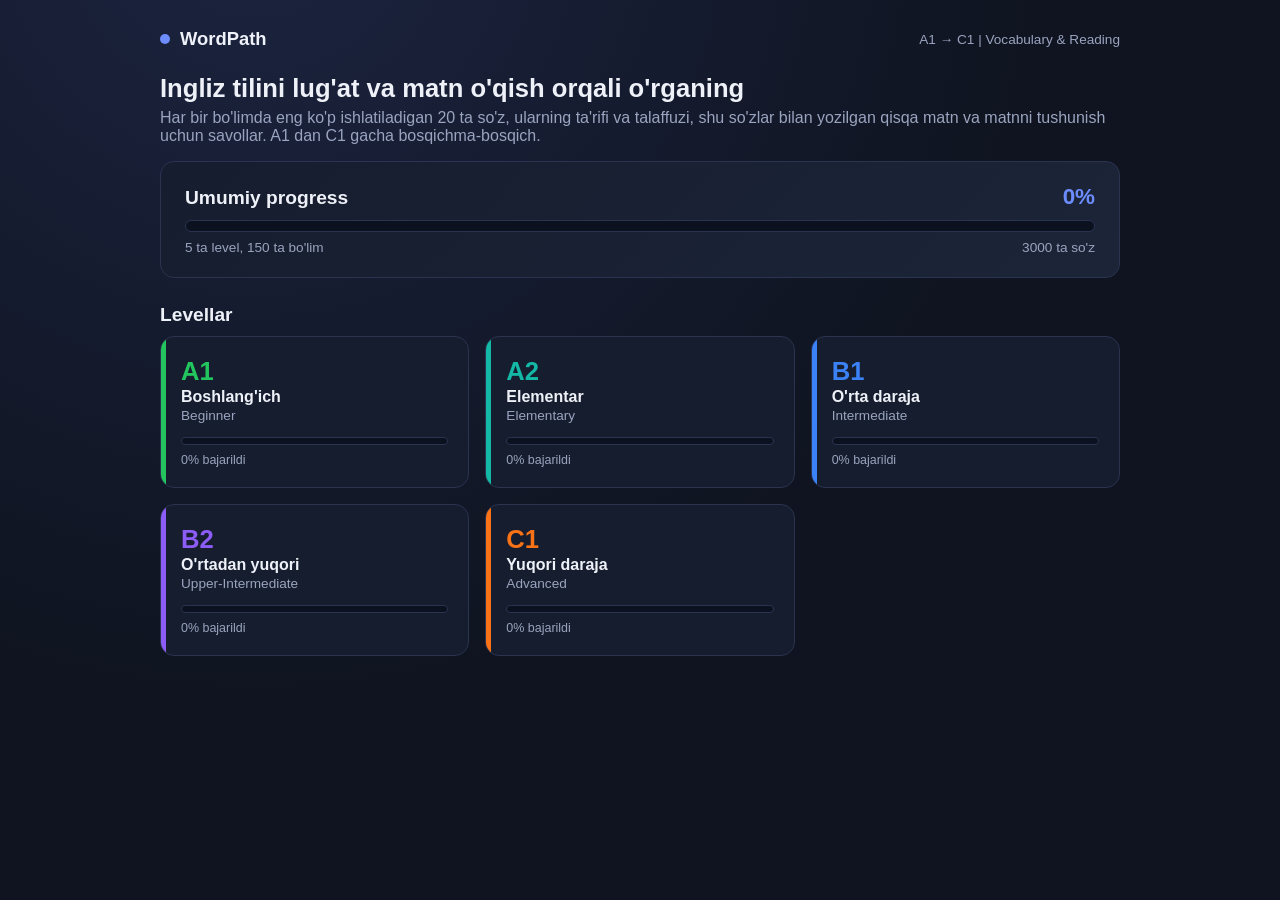
==== index.html @ 78fae9e1 "Add WordPath project files" ====
<!DOCTYPE html>
<html lang="uz">
<head>
<meta charset="UTF-8" />
<meta name="viewport" content="width=device-width, initial-scale=1.0" />
<title>WordPath — Ingliz tilini lug'at va o'qish orqali o'rganing</title>
<link rel="stylesheet" href="css/style.css" />
</head>
<body data-page="dashboard">
  <div class="wrap">
    <header class="top">
      <div class="brand"><span class="dot"></span> WordPath</div>
      <div style="color:var(--text-dim);font-size:.85rem;">A1 → C1 | Vocabulary &amp; Reading</div>
    </header>

    <h1>Ingliz tilini lug'at va matn o'qish orqali o'rganing</h1>
    <p class="lead">Har bir bo'limda eng ko'p ishlatiladigan 20 ta so'z, ularning ta'rifi va talaffuzi, shu so'zlar bilan yozilgan qisqa matn va matnni tushunish uchun savollar. A1 dan C1 gacha bosqichma-bosqich.</p>

    <div class="overall-card">
      <div style="display:flex;justify-content:space-between;align-items:baseline;">
        <h2 style="margin:0;">Umumiy progress</h2>
        <span id="overallPct" style="font-size:1.4rem;font-weight:800;color:var(--accent);">0%</span>
      </div>
      <div class="overall-bar"><div id="overallBar" style="width:0%"></div></div>
      <div class="overall-meta">
        <span>5 ta level, 150 ta bo'lim</span>
        <span><span id="totalWords">0</span> ta so'z</span>
      </div>
    </div>

    <h2>Levellar</h2>
    <div class="levels-grid" id="levelsGrid"></div>
  </div>

  <script src="js/app.js"></script>
</body>
</html>
---- css/style.css ----
:root{
  --bg:#0f1420;
  --panel:#161d2e;
  --panel-2:#1c2438;
  --border:#2a3350;
  --text:#eef1f8;
  --text-dim:#9aa4bf;
  --accent:#6d8dff;
  --good:#2ecc71;
  --bad:#ff5d6c;
  --radius:14px;
  font-family:-apple-system,BlinkMacSystemFont,"Segoe UI",Roboto,Helvetica,Arial,sans-serif;
}
*{box-sizing:border-box;}
body{
  margin:0;
  background:radial-gradient(circle at 20% -10%,#1c2440 0%,var(--bg) 55%);
  color:var(--text);
  min-height:100vh;
}
a{color:inherit;text-decoration:none;}
.wrap{max-width:1000px;margin:0 auto;padding:28px 20px 80px;}
header.top{display:flex;align-items:center;justify-content:space-between;margin-bottom:24px;flex-wrap:wrap;gap:12px;}
header.top .brand{display:flex;align-items:center;gap:10px;font-weight:700;font-size:1.15rem;}
header.top .brand .dot{width:10px;height:10px;border-radius:50%;background:var(--accent);}
nav.crumbs{font-size:.85rem;color:var(--text-dim);margin-bottom:18px;}
nav.crumbs a{color:var(--accent);}
h1{font-size:1.6rem;margin:0 0 6px;}
h2{font-size:1.2rem;margin:0 0 10px;}
p.lead{color:var(--text-dim);margin-top:0;}

.overall-card{
  background:linear-gradient(135deg,var(--panel),var(--panel-2));
  border:1px solid var(--border);
  border-radius:var(--radius);
  padding:22px 24px;
  margin-bottom:26px;
}
.overall-bar{height:12px;border-radius:8px;background:#0c1120;overflow:hidden;margin-top:10px;border:1px solid var(--border);}
.overall-bar > div{height:100%;background:linear-gradient(90deg,var(--accent),#9b6dff);transition:width .4s;}
.overall-meta{display:flex;justify-content:space-between;margin-top:8px;font-size:.85rem;color:var(--text-dim);}

.levels-grid{display:grid;grid-template-columns:repeat(auto-fill,minmax(260px,1fr));gap:16px;}
.level-card{
  background:var(--panel);
  border:1px solid var(--border);
  border-radius:var(--radius);
  padding:20px;
  position:relative;
  overflow:hidden;
  transition:transform .15s, border-color .15s;
}
.level-card:not(.locked):hover{transform:translateY(-3px);border-color:var(--lc,var(--accent));}
.level-card .bar{position:absolute;left:0;top:0;bottom:0;width:5px;background:var(--lc,var(--accent));}
.level-card .code{font-size:1.6rem;font-weight:800;color:var(--lc,var(--accent));}
.level-card .title{font-weight:600;margin:2px 0 2px;}
.level-card .subtitle{color:var(--text-dim);font-size:.85rem;margin-bottom:14px;}
.level-card .progress-bar{height:8px;border-radius:6px;background:#0c1120;overflow:hidden;border:1px solid var(--border);}
.level-card .progress-bar > div{height:100%;background:var(--lc,var(--accent));}
.level-card .stats{display:flex;justify-content:space-between;font-size:.78rem;color:var(--text-dim);margin-top:8px;}
.level-card.locked{opacity:.55;filter:grayscale(.4);}
.level-card .lock-badge{position:absolute;top:14px;right:16px;font-size:.7rem;background:#0c1120;border:1px solid var(--border);padding:3px 8px;border-radius:20px;color:var(--text-dim);}

.section-grid{display:grid;grid-template-columns:repeat(auto-fill,minmax(150px,1fr));gap:12px;margin-top:18px;}
.sec-card{
  background:var(--panel);
  border:1px solid var(--border);
  border-radius:12px;
  padding:14px;
  text-align:center;
  transition:border-color .15s, transform .15s;
}
.sec-card:not(.locked):hover{transform:translateY(-2px);border-color:var(--accent);}
.sec-card .num{font-size:1.3rem;font-weight:700;}
.sec-card .topic{font-size:.72rem;color:var(--text-dim);margin-top:4px;min-height:2.2em;}
.sec-card .status{margin-top:8px;font-size:.7rem;padding:2px 8px;border-radius:20px;display:inline-block;}
.sec-card.done .status{background:rgba(46,204,113,.15);color:var(--good);}
.sec-card.locked{opacity:.45;}
.sec-card.locked .status{background:#0c1120;color:var(--text-dim);}
.sec-card.todo .status{background:rgba(109,141,255,.15);color:var(--accent);}

.test-banner{
  margin-top:24px;padding:18px 20px;border-radius:var(--radius);
  background:var(--panel-2);border:1px dashed var(--border);
  display:flex;justify-content:space-between;align-items:center;flex-wrap:wrap;gap:10px;
}
.btn{
  background:var(--accent);color:#0b0f1a;font-weight:700;border:none;
  padding:10px 18px;border-radius:10px;cursor:pointer;font-size:.9rem;
  transition:opacity .15s;
}
.btn:hover{opacity:.88;}
.btn.secondary{background:transparent;border:1px solid var(--border);color:var(--text);}
.btn:disabled{opacity:.4;cursor:not-allowed;}

.word-grid{display:grid;grid-template-columns:repeat(auto-fill,minmax(280px,1fr));gap:14px;margin:18px 0 30px;}
.word-card{background:var(--panel);border:1px solid var(--border);border-radius:12px;padding:16px;}
.word-card .row1{display:flex;align-items:center;gap:8px;}
.word-card .w{font-weight:700;font-size:1.05rem;}
.word-card .pos{font-size:.7rem;color:var(--text-dim);font-style:italic;}
.word-card .ipa{color:var(--accent);font-size:.85rem;margin-left:auto;}
.word-card .speak{background:none;border:1px solid var(--border);color:var(--text);border-radius:50%;width:30px;height:30px;cursor:pointer;font-size:.9rem;}
.word-card .speak:hover{border-color:var(--accent);color:var(--accent);}
.word-card .def{margin-top:8px;font-size:.87rem;color:var(--text-dim);}
.word-card .uz{margin-top:6px;font-size:.87rem;color:var(--accent);font-weight:600;display:flex;align-items:center;gap:6px;}
.word-card .uz .flag-icon{border-radius:2px;box-shadow:0 0 0 1px rgba(255,255,255,.15);flex-shrink:0;}
.word-card .ex{margin-top:6px;font-size:.82rem;font-style:italic;color:#c6cde2;}

.reading{background:var(--panel);border:1px solid var(--border);border-radius:var(--radius);padding:22px 24px;line-height:1.75;font-size:1.02rem;margin-bottom:28px;}
.reading b{color:var(--accent);}
.reading .speak-all{float:right;}

.quiz-q{background:var(--panel);border:1px solid var(--border);border-radius:12px;padding:16px 18px;margin-bottom:14px;}
.quiz-q .qtext{font-weight:600;margin-bottom:10px;}
.opt{display:flex;align-items:center;gap:10px;padding:9px 12px;border:1px solid var(--border);border-radius:8px;margin-bottom:8px;cursor:pointer;transition:border-color .15s,background .15s;}
.opt:hover{border-color:var(--accent);}
.opt.selected{border-color:var(--accent);background:rgba(109,141,255,.1);}
.opt.correct{border-color:var(--good);background:rgba(46,204,113,.12);}
.opt.wrong{border-color:var(--bad);background:rgba(255,93,108,.12);}
.opt input{accent-color:var(--accent);}

.result-card{background:var(--panel-2);border:1px solid var(--border);border-radius:var(--radius);padding:24px;text-align:center;margin-top:20px;}
.result-card .score{font-size:2.2rem;font-weight:800;}
.result-card.pass .score{color:var(--good);}
.result-card.fail .score{color:var(--bad);}

.footer-nav{display:flex;justify-content:space-between;margin-top:24px;}
.progress-line{font-size:.8rem;color:var(--text-dim);margin-top:4px;}

/* ===== Section hero decoration (topic emoji background) ===== */
.sec-hero{
  position:relative;
  overflow:hidden;
  border-radius:var(--radius);
  padding:26px 24px;
  margin-bottom:22px;
  background:linear-gradient(135deg,var(--panel),var(--panel-2));
  border:1px solid var(--border);
  border-left:5px solid var(--lc,var(--accent));
}
.sec-hero h1{margin:0;position:relative;z-index:1;}
.sec-hero .hero-emoji{
  position:absolute;
  right:-10px;
  top:50%;
  transform:translateY(-50%);
  font-size:6.5rem;
  line-height:1;
  opacity:.16;
  pointer-events:none;
  user-select:none;
  filter:grayscale(0);
}
@media (max-width:600px){
  .sec-hero .hero-emoji{font-size:4rem;}
}

/* ===== Level section-card topic icon ===== */
.sec-card .topic-icon{font-size:1.4rem;margin-top:6px;display:block;}

/* ===== Audio controls (listen to text) ===== */
.audio-bar{
  display:flex;
  align-items:center;
  flex-wrap:wrap;
  gap:10px;
  margin-bottom:12px;
}
.audio-bar #speakAllBtn.speaking{border-color:var(--accent);color:var(--accent);background:rgba(109,141,255,.12);animation:pulse-speak 1.1s ease-in-out infinite;}
.speed-control{display:flex;align-items:center;gap:6px;font-size:.82rem;color:var(--text-dim);margin-left:auto;}
.speed-control select{
  background:var(--panel);
  color:var(--text);
  border:1px solid var(--border);
  border-radius:8px;
  padding:6px 10px;
  font-size:.85rem;
  cursor:pointer;
}
.speed-control select:hover{border-color:var(--accent);}
.word-card .speak.speaking{border-color:var(--accent);color:var(--accent);background:rgba(109,141,255,.12);animation:pulse-speak 1.1s ease-in-out infinite;}
@keyframes pulse-speak{
  0%,100%{box-shadow:0 0 0 0 rgba(109,141,255,.4);}
  50%{box-shadow:0 0 0 6px rgba(109,141,255,0);}
}

@media (max-width:600px){
  .wrap{padding:18px 14px 60px;}
  h1{font-size:1.35rem;}
  .speed-control{margin-left:0;width:100%;justify-content:space-between;}
}
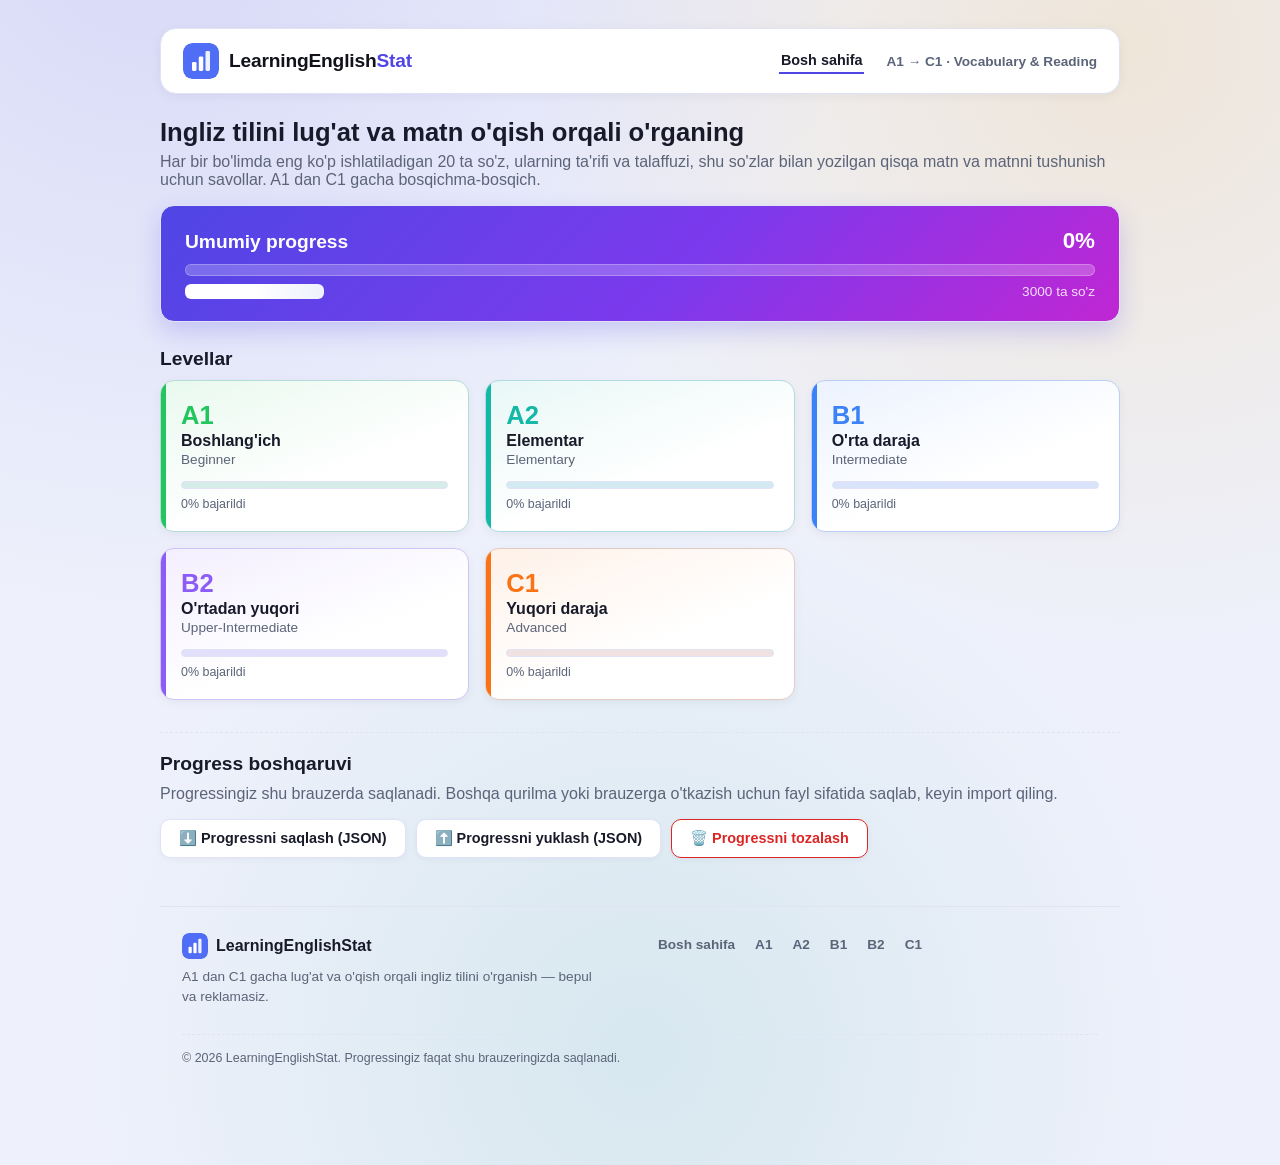
==== commit 1eb2c5bd: "Split data per-section, fix lock/unlock logic, redesign UI, add PWA and Vercel config Splits monolit" ====
--- a/index.html
+++ b/index.html
@@ -3,35 +3,86 @@
 <head>
 <meta charset="UTF-8" />
 <meta name="viewport" content="width=device-width, initial-scale=1.0" />
-<title>WordPath — Ingliz tilini lug'at va o'qish orqali o'rganing</title>
-<link rel="stylesheet" href="css/style.css" />
+<title>LearningEnglishStat — Ingliz tilini lug'at va o'qish orqali o'rganing</title>
+<meta name="description" content="A1 dan C1 gacha, har bir bo'limda 20 ta so'z, talaffuz, o'qish matni va tushunish savollari bilan ingliz tilini o'rganing." />
+<meta name="theme-color" content="#f6f7fc" />
+<meta property="og:title" content="LearningEnglishStat — Ingliz tilini o'rganing" />
+<meta property="og:description" content="A1 dan C1 gacha lug'at va o'qish orqali ingliz tilini o'rganish sayti." />
+<meta property="og:type" content="website" />
+<meta property="og:image" content="assets/uz-flag.svg" />
+<link rel="icon" href="assets/brand-icon.svg" type="image/svg+xml" />
+<link rel="manifest" href="manifest.json" />
+<link rel="stylesheet" href="css/style.css?v=7" />
 </head>
 <body data-page="dashboard">
   <div class="wrap">
     <header class="top">
-      <div class="brand"><span class="dot"></span> WordPath</div>
-      <div style="color:var(--text-dim);font-size:.85rem;">A1 → C1 | Vocabulary &amp; Reading</div>
+      <a class="brand" href="/">
+        <img class="brand-icon" src="assets/brand-icon.svg" alt="" width="36" height="36" />
+        <span><span class="brand-black">LearningEnglish</span><span class="brand-blue">Stat</span></span>
+      </a>
+      <nav class="top-nav" aria-label="Asosiy navigatsiya">
+        <a href="/" aria-current="page">Bosh sahifa</a>
+        <span class="header-note">A1 → C1 · Vocabulary &amp; Reading</span>
+      </nav>
     </header>
 
-    <h1>Ingliz tilini lug'at va matn o'qish orqali o'rganing</h1>
-    <p class="lead">Har bir bo'limda eng ko'p ishlatiladigan 20 ta so'z, ularning ta'rifi va talaffuzi, shu so'zlar bilan yozilgan qisqa matn va matnni tushunish uchun savollar. A1 dan C1 gacha bosqichma-bosqich.</p>
+    <main>
+      <h1>Ingliz tilini lug'at va matn o'qish orqali o'rganing</h1>
+      <p class="lead">Har bir bo'limda eng ko'p ishlatiladigan 20 ta so'z, ularning ta'rifi va talaffuzi, shu so'zlar bilan yozilgan qisqa matn va matnni tushunish uchun savollar. A1 dan C1 gacha bosqichma-bosqich.</p>
 
-    <div class="overall-card">
-      <div style="display:flex;justify-content:space-between;align-items:baseline;">
-        <h2 style="margin:0;">Umumiy progress</h2>
-        <span id="overallPct" style="font-size:1.4rem;font-weight:800;color:var(--accent);">0%</span>
+      <div class="overall-card">
+        <div class="overall-head">
+          <h2>Umumiy progress</h2>
+          <span id="overallPct" class="overall-pct">0%</span>
+        </div>
+        <div class="overall-bar"><div id="overallBar"></div></div>
+        <div class="overall-meta">
+          <span id="levelsSectionsSummary" class="skeleton">Yuklanmoqda...</span>
+          <span><span id="totalWords">0</span> ta so'z</span>
+        </div>
       </div>
-      <div class="overall-bar"><div id="overallBar" style="width:0%"></div></div>
-      <div class="overall-meta">
-        <span>5 ta level, 150 ta bo'lim</span>
-        <span><span id="totalWords">0</span> ta so'z</span>
+
+      <h2>Levellar</h2>
+      <div class="levels-grid" id="levelsGrid">
+        <div class="skeleton-card"></div>
+        <div class="skeleton-card"></div>
+        <div class="skeleton-card"></div>
       </div>
-    </div>
 
-    <h2>Levellar</h2>
-    <div class="levels-grid" id="levelsGrid"></div>
+      <div class="progress-tools">
+        <h2>Progress boshqaruvi</h2>
+        <p class="lead">Progressingiz shu brauzerda saqlanadi. Boshqa qurilma yoki brauzerga o'tkazish uchun fayl sifatida saqlab, keyin import qiling.</p>
+        <div class="progress-tools-actions">
+          <button class="btn secondary" id="exportProgressBtn" type="button">⬇️ Progressni saqlash (JSON)</button>
+          <button class="btn secondary" id="importProgressBtn" type="button">⬆️ Progressni yuklash (JSON)</button>
+          <button class="btn secondary danger" id="clearProgressBtn" type="button">🗑️ Progressni tozalash</button>
+          <input type="file" id="importProgressInput" accept="application/json" hidden />
+        </div>
+        <div id="progressToolsMsg" class="progress-line" role="status" aria-live="polite"></div>
+      </div>
+    </main>
+
+    <footer class="site-footer">
+      <div class="footer-top">
+        <a class="footer-brand" href="/">
+          <img src="assets/brand-icon.svg" alt="" width="26" height="26" />
+          <span><span class="brand-black">LearningEnglish</span><span class="brand-blue">Stat</span></span>
+        </a>
+        <p class="footer-tagline">A1 dan C1 gacha lug'at va o'qish orqali ingliz tilini o'rganish — bepul va reklamasiz.</p>
+      </div>
+      <nav class="footer-links" aria-label="Pastki navigatsiya">
+        <a href="/">Bosh sahifa</a>
+        <a href="/level?level=a1">A1</a>
+        <a href="/level?level=a2">A2</a>
+        <a href="/level?level=b1">B1</a>
+        <a href="/level?level=b2">B2</a>
+        <a href="/level?level=c1">C1</a>
+      </nav>
+      <p class="footer-copy">© <span id="footerYear"></span> LearningEnglishStat. Progressingiz faqat shu brauzeringizda saqlanadi.</p>
+    </footer>
   </div>
 
-  <script src="js/app.js"></script>
+  <script src="js/app.js?v=2"></script>
 </body>
 </html>
--- a/css/style.css
+++ b/css/style.css
@@ -1,65 +1,94 @@
 :root{
-  --bg:#0f1420;
-  --panel:#161d2e;
-  --panel-2:#1c2438;
-  --border:#2a3350;
-  --text:#eef1f8;
-  --text-dim:#9aa4bf;
-  --accent:#6d8dff;
-  --good:#2ecc71;
-  --bad:#ff5d6c;
+  --bg:#eef1fb;
+  --panel:#ffffff;
+  --panel-2:#eef1fc;
+  --border:#dfe3f5;
+  --text:#181a2a;
+  --text-dim:#5b6478;
+  --accent:#4f46e5;
+  --accent-2:#0d9488;
+  --warm:#f59e0b;
+  --good:#16a34a;
+  --bad:#dc2626;
   --radius:14px;
   font-family:-apple-system,BlinkMacSystemFont,"Segoe UI",Roboto,Helvetica,Arial,sans-serif;
 }
 *{box-sizing:border-box;}
+[hidden]{display:none!important;}
 body{
   margin:0;
-  background:radial-gradient(circle at 20% -10%,#1c2440 0%,var(--bg) 55%);
+  background:
+    radial-gradient(circle at 12% -8%, rgba(79,70,229,.14) 0%, transparent 42%),
+    radial-gradient(circle at 88% 4%, rgba(245,158,11,.14) 0%, transparent 38%),
+    radial-gradient(circle at 50% 90%, rgba(13,148,136,.10) 0%, transparent 45%),
+    var(--bg);
   color:var(--text);
   min-height:100vh;
 }
 a{color:inherit;text-decoration:none;}
 .wrap{max-width:1000px;margin:0 auto;padding:28px 20px 80px;}
-header.top{display:flex;align-items:center;justify-content:space-between;margin-bottom:24px;flex-wrap:wrap;gap:12px;}
-header.top .brand{display:flex;align-items:center;gap:10px;font-weight:700;font-size:1.15rem;}
-header.top .brand .dot{width:10px;height:10px;border-radius:50%;background:var(--accent);}
-nav.crumbs{font-size:.85rem;color:var(--text-dim);margin-bottom:18px;}
-nav.crumbs a{color:var(--accent);}
+header.top{
+  display:flex;align-items:center;justify-content:space-between;flex-wrap:wrap;gap:14px;
+  margin-bottom:24px;padding:14px 22px;
+  background:var(--panel);border:1px solid var(--border);border-radius:16px;
+  box-shadow:0 2px 12px rgba(17,24,39,.05);
+}
+header.top .brand{display:flex;align-items:center;gap:10px;font-weight:800;font-size:1.2rem;letter-spacing:-.01em;}
+header.top .brand-icon{display:block;border-radius:9px;}
+header.top .brand-black{color:#12131a;}
+header.top .brand-blue{color:var(--accent);}
+.top-nav{display:flex;align-items:center;gap:22px;font-size:.9rem;font-weight:600;}
+.top-nav a{color:var(--text-dim);padding:4px 2px;border-bottom:2px solid transparent;transition:color .15s,border-color .15s;}
+.top-nav a:hover,.top-nav a[aria-current="page"]{color:var(--text);border-color:var(--accent);}
+nav.crumbs{
+  display:flex;align-items:center;flex-wrap:wrap;gap:6px;
+  font-size:.82rem;color:var(--text-dim);margin-bottom:18px;
+  background:var(--panel);border:1px solid var(--border);border-radius:999px;
+  padding:8px 16px;width:fit-content;max-width:100%;
+  box-shadow:0 2px 6px rgba(17,24,39,.04);
+}
+nav.crumbs a{color:var(--accent);font-weight:600;transition:opacity .15s;}
+nav.crumbs a:hover{opacity:.7;text-decoration:underline;}
+nav.crumbs .crumb-sep{color:var(--text-dim);opacity:.6;font-size:.9rem;}
+nav.crumbs .crumb-current{color:var(--text);font-weight:700;}
 h1{font-size:1.6rem;margin:0 0 6px;}
 h2{font-size:1.2rem;margin:0 0 10px;}
 p.lead{color:var(--text-dim);margin-top:0;}
 
 .overall-card{
-  background:linear-gradient(135deg,var(--panel),var(--panel-2));
+  background:linear-gradient(135deg,#4f46e5,#7c3aed 55%,#c026d3);
   border:1px solid var(--border);
   border-radius:var(--radius);
   padding:22px 24px;
   margin-bottom:26px;
-}
-.overall-bar{height:12px;border-radius:8px;background:#0c1120;overflow:hidden;margin-top:10px;border:1px solid var(--border);}
-.overall-bar > div{height:100%;background:linear-gradient(90deg,var(--accent),#9b6dff);transition:width .4s;}
-.overall-meta{display:flex;justify-content:space-between;margin-top:8px;font-size:.85rem;color:var(--text-dim);}
+  box-shadow:0 10px 24px rgba(79,70,229,.22);
+  color:#ffffff;
+}
+.overall-card h2{color:#ffffff;}
+.overall-pct{color:#ffffff!important;}
+.overall-bar{height:12px;border-radius:8px;background:rgba(255,255,255,.22);overflow:hidden;margin-top:10px;border:1px solid rgba(255,255,255,.25);}
+.overall-bar > div{height:100%;background:linear-gradient(90deg,#fde68a,#fca5f6);transition:width .4s;}
+.overall-meta{display:flex;justify-content:space-between;margin-top:8px;font-size:.85rem;color:rgba(255,255,255,.85);}
 
 .levels-grid{display:grid;grid-template-columns:repeat(auto-fill,minmax(260px,1fr));gap:16px;}
 .level-card{
-  background:var(--panel);
-  border:1px solid var(--border);
+  background:linear-gradient(160deg,color-mix(in srgb,var(--lc,var(--accent)) 10%,white),var(--panel) 60%);
+  border:1px solid color-mix(in srgb,var(--lc,var(--accent)) 22%,var(--border));
   border-radius:var(--radius);
   padding:20px;
   position:relative;
   overflow:hidden;
-  transition:transform .15s, border-color .15s;
-}
-.level-card:not(.locked):hover{transform:translateY(-3px);border-color:var(--lc,var(--accent));}
+  transition:transform .15s, border-color .15s, box-shadow .15s;
+  box-shadow:0 3px 10px rgba(17,24,39,.05);
+}
+.level-card:hover{transform:translateY(-3px);border-color:var(--lc,var(--accent));box-shadow:0 10px 22px color-mix(in srgb,var(--lc,var(--accent)) 25%,transparent);}
 .level-card .bar{position:absolute;left:0;top:0;bottom:0;width:5px;background:var(--lc,var(--accent));}
 .level-card .code{font-size:1.6rem;font-weight:800;color:var(--lc,var(--accent));}
 .level-card .title{font-weight:600;margin:2px 0 2px;}
 .level-card .subtitle{color:var(--text-dim);font-size:.85rem;margin-bottom:14px;}
-.level-card .progress-bar{height:8px;border-radius:6px;background:#0c1120;overflow:hidden;border:1px solid var(--border);}
+.level-card .progress-bar{height:8px;border-radius:6px;background:color-mix(in srgb,var(--lc,var(--accent)) 12%,var(--panel-2));overflow:hidden;border:1px solid var(--border);}
 .level-card .progress-bar > div{height:100%;background:var(--lc,var(--accent));}
 .level-card .stats{display:flex;justify-content:space-between;font-size:.78rem;color:var(--text-dim);margin-top:8px;}
-.level-card.locked{opacity:.55;filter:grayscale(.4);}
-.level-card .lock-badge{position:absolute;top:14px;right:16px;font-size:.7rem;background:#0c1120;border:1px solid var(--border);padding:3px 8px;border-radius:20px;color:var(--text-dim);}
 
 .section-grid{display:grid;grid-template-columns:repeat(auto-fill,minmax(150px,1fr));gap:12px;margin-top:18px;}
 .sec-card{
@@ -74,27 +103,30 @@
 .sec-card .num{font-size:1.3rem;font-weight:700;}
 .sec-card .topic{font-size:.72rem;color:var(--text-dim);margin-top:4px;min-height:2.2em;}
 .sec-card .status{margin-top:8px;font-size:.7rem;padding:2px 8px;border-radius:20px;display:inline-block;}
-.sec-card.done .status{background:rgba(46,204,113,.15);color:var(--good);}
+.sec-card.done .status{background:color-mix(in srgb,var(--good) 15%,transparent);color:var(--good);}
 .sec-card.locked{opacity:.45;}
-.sec-card.locked .status{background:#0c1120;color:var(--text-dim);}
-.sec-card.todo .status{background:rgba(109,141,255,.15);color:var(--accent);}
+.sec-card.locked .status{background:var(--panel-2);color:var(--text-dim);}
+.sec-card.todo .status{background:color-mix(in srgb,var(--accent) 15%,transparent);color:var(--accent);}
 
 .test-banner{
   margin-top:24px;padding:18px 20px;border-radius:var(--radius);
-  background:var(--panel-2);border:1px dashed var(--border);
+  background:linear-gradient(135deg,color-mix(in srgb,var(--accent-2) 10%,var(--panel)),var(--panel));
+  border:1px dashed color-mix(in srgb,var(--accent-2) 40%,var(--border));
   display:flex;justify-content:space-between;align-items:center;flex-wrap:wrap;gap:10px;
 }
 .btn{
-  background:var(--accent);color:#0b0f1a;font-weight:700;border:none;
+  background:linear-gradient(135deg,var(--accent),#7c3aed);color:#ffffff;font-weight:700;border:none;
   padding:10px 18px;border-radius:10px;cursor:pointer;font-size:.9rem;
-  transition:opacity .15s;
-}
-.btn:hover{opacity:.88;}
-.btn.secondary{background:transparent;border:1px solid var(--border);color:var(--text);}
-.btn:disabled{opacity:.4;cursor:not-allowed;}
+  transition:opacity .15s, transform .15s, box-shadow .15s;
+  box-shadow:0 4px 12px rgba(79,70,229,.25);
+}
+.btn:hover{opacity:.92;transform:translateY(-1px);box-shadow:0 6px 16px rgba(79,70,229,.32);}
+.btn.secondary{background:var(--panel);border:1px solid var(--border);color:var(--text);box-shadow:0 2px 6px rgba(17,24,39,.04);}
+.btn.secondary:hover{border-color:var(--accent);color:var(--accent);transform:translateY(-1px);}
+.btn:disabled{opacity:.4;cursor:not-allowed;transform:none;box-shadow:none;}
 
 .word-grid{display:grid;grid-template-columns:repeat(auto-fill,minmax(280px,1fr));gap:14px;margin:18px 0 30px;}
-.word-card{background:var(--panel);border:1px solid var(--border);border-radius:12px;padding:16px;}
+.word-card{background:var(--panel);border:1px solid var(--border);border-radius:12px;padding:16px;box-shadow:0 2px 8px rgba(17,24,39,.04);}
 .word-card .row1{display:flex;align-items:center;gap:8px;}
 .word-card .w{font-weight:700;font-size:1.05rem;}
 .word-card .pos{font-size:.7rem;color:var(--text-dim);font-style:italic;}
@@ -103,23 +135,23 @@
 .word-card .speak:hover{border-color:var(--accent);color:var(--accent);}
 .word-card .def{margin-top:8px;font-size:.87rem;color:var(--text-dim);}
 .word-card .uz{margin-top:6px;font-size:.87rem;color:var(--accent);font-weight:600;display:flex;align-items:center;gap:6px;}
-.word-card .uz .flag-icon{border-radius:2px;box-shadow:0 0 0 1px rgba(255,255,255,.15);flex-shrink:0;}
-.word-card .ex{margin-top:6px;font-size:.82rem;font-style:italic;color:#c6cde2;}
+.word-card .uz .flag-icon{border-radius:2px;box-shadow:0 0 0 1px rgba(0,0,0,.12);flex-shrink:0;}
+.word-card .ex{margin-top:6px;font-size:.82rem;font-style:italic;color:#556074;}
 
 .reading{background:var(--panel);border:1px solid var(--border);border-radius:var(--radius);padding:22px 24px;line-height:1.75;font-size:1.02rem;margin-bottom:28px;}
 .reading b{color:var(--accent);}
 .reading .speak-all{float:right;}
 
-.quiz-q{background:var(--panel);border:1px solid var(--border);border-radius:12px;padding:16px 18px;margin-bottom:14px;}
+.quiz-q{background:var(--panel);border:1px solid var(--border);border-radius:12px;padding:16px 18px;margin-bottom:14px;box-shadow:0 2px 8px rgba(17,24,39,.04);}
 .quiz-q .qtext{font-weight:600;margin-bottom:10px;}
 .opt{display:flex;align-items:center;gap:10px;padding:9px 12px;border:1px solid var(--border);border-radius:8px;margin-bottom:8px;cursor:pointer;transition:border-color .15s,background .15s;}
 .opt:hover{border-color:var(--accent);}
-.opt.selected{border-color:var(--accent);background:rgba(109,141,255,.1);}
-.opt.correct{border-color:var(--good);background:rgba(46,204,113,.12);}
-.opt.wrong{border-color:var(--bad);background:rgba(255,93,108,.12);}
+.opt.selected{border-color:var(--accent);background:color-mix(in srgb,var(--accent) 10%,transparent);}
+.opt.correct{border-color:var(--good);background:color-mix(in srgb,var(--good) 12%,transparent);}
+.opt.wrong{border-color:var(--bad);background:color-mix(in srgb,var(--bad) 12%,transparent);}
 .opt input{accent-color:var(--accent);}
 
-.result-card{background:var(--panel-2);border:1px solid var(--border);border-radius:var(--radius);padding:24px;text-align:center;margin-top:20px;}
+.result-card{background:var(--panel-2);border:1px solid var(--border);border-radius:var(--radius);padding:24px;text-align:center;margin-top:20px;box-shadow:0 2px 8px rgba(17,24,39,.04);}
 .result-card .score{font-size:2.2rem;font-weight:800;}
 .result-card.pass .score{color:var(--good);}
 .result-card.fail .score{color:var(--bad);}
@@ -134,9 +166,10 @@
   border-radius:var(--radius);
   padding:26px 24px;
   margin-bottom:22px;
-  background:linear-gradient(135deg,var(--panel),var(--panel-2));
-  border:1px solid var(--border);
+  background:linear-gradient(135deg,color-mix(in srgb,var(--lc,var(--accent)) 12%,var(--panel)),var(--panel) 65%);
+  border:1px solid color-mix(in srgb,var(--lc,var(--accent)) 20%,var(--border));
   border-left:5px solid var(--lc,var(--accent));
+  box-shadow:0 3px 10px rgba(17,24,39,.05);
 }
 .sec-hero h1{margin:0;position:relative;z-index:1;}
 .sec-hero .hero-emoji{
@@ -166,7 +199,7 @@
   gap:10px;
   margin-bottom:12px;
 }
-.audio-bar #speakAllBtn.speaking{border-color:var(--accent);color:var(--accent);background:rgba(109,141,255,.12);animation:pulse-speak 1.1s ease-in-out infinite;}
+.audio-bar #speakAllBtn.speaking{border-color:var(--accent);color:var(--accent);background:color-mix(in srgb,var(--accent) 12%,transparent);animation:pulse-speak 1.1s ease-in-out infinite;}
 .speed-control{display:flex;align-items:center;gap:6px;font-size:.82rem;color:var(--text-dim);margin-left:auto;}
 .speed-control select{
   background:var(--panel);
@@ -178,10 +211,10 @@
   cursor:pointer;
 }
 .speed-control select:hover{border-color:var(--accent);}
-.word-card .speak.speaking{border-color:var(--accent);color:var(--accent);background:rgba(109,141,255,.12);animation:pulse-speak 1.1s ease-in-out infinite;}
+.word-card .speak.speaking{border-color:var(--accent);color:var(--accent);background:color-mix(in srgb,var(--accent) 12%,transparent);animation:pulse-speak 1.1s ease-in-out infinite;}
 @keyframes pulse-speak{
-  0%,100%{box-shadow:0 0 0 0 rgba(109,141,255,.4);}
-  50%{box-shadow:0 0 0 6px rgba(109,141,255,0);}
+  0%,100%{box-shadow:0 0 0 0 color-mix(in srgb,var(--accent) 40%,transparent);}
+  50%{box-shadow:0 0 0 6px color-mix(in srgb,var(--accent) 0%,transparent);}
 }
 
 @media (max-width:600px){
@@ -189,3 +222,114 @@
   h1{font-size:1.35rem;}
   .speed-control{margin-left:0;width:100%;justify-content:space-between;}
 }
+
+/* ===== Small layout helpers (formerly inline styles) ===== */
+.header-note{color:var(--text-dim);font-size:.85rem;}
+.overall-head{display:flex;justify-content:space-between;align-items:baseline;}
+.overall-head h2{margin:0;}
+.overall-pct{font-size:1.4rem;font-weight:800;color:var(--accent);}
+.level-progress-card{margin-top:10px;padding:14px 18px;}
+.section-heading{margin-top:26px;}
+.locked-return-link{margin-top:10px;display:inline-block;}
+
+/* ===== Focus visibility (keyboard navigation) ===== */
+a:focus-visible,
+button:focus-visible,
+input:focus-visible,
+select:focus-visible,
+.opt:focus-within{
+  outline:2px solid var(--accent);
+  outline-offset:3px;
+  border-radius:6px;
+}
+
+/* ===== Disabled prev/next nav links ===== */
+.footer-nav a[aria-disabled="true"],
+.sec-card[aria-disabled="true"]{
+  opacity:.35;
+  pointer-events:none;
+  cursor:not-allowed;
+}
+
+/* ===== Loading skeleton states ===== */
+.skeleton{
+  display:inline-block;
+  color:transparent!important;
+  background:linear-gradient(90deg,var(--panel) 25%,var(--panel-2) 50%,var(--panel) 75%);
+  background-size:200% 100%;
+  animation:skeleton-pulse 1.4s ease-in-out infinite;
+  border-radius:6px;
+  min-width:60px;
+}
+.skeleton-card{
+  height:110px;
+  border-radius:var(--radius);
+  background:linear-gradient(90deg,var(--panel) 25%,var(--panel-2) 50%,var(--panel) 75%);
+  background-size:200% 100%;
+  animation:skeleton-pulse 1.4s ease-in-out infinite;
+  border:1px solid var(--border);
+}
+.skeleton-card.small{height:90px;}
+@keyframes skeleton-pulse{
+  0%{background-position:200% 0;}
+  100%{background-position:-200% 0;}
+}
+
+/* ===== Fetch error banner ===== */
+.error-banner{
+  background:color-mix(in srgb,var(--bad) 10%,transparent);
+  border:1px solid var(--bad);
+  border-radius:var(--radius);
+  padding:18px 20px;
+  display:flex;
+  align-items:center;
+  justify-content:space-between;
+  flex-wrap:wrap;
+  gap:12px;
+  color:var(--text);
+  grid-column:1/-1;
+}
+
+/* ===== Voice warning ===== */
+.voice-warning{
+  background:color-mix(in srgb,var(--bad) 10%,transparent);
+  border:1px solid var(--bad);
+  border-radius:10px;
+  padding:8px 14px;
+  font-size:.85rem;
+  margin-bottom:14px;
+}
+
+/* ===== Progress tools (export / import / clear) ===== */
+.progress-tools{margin-top:32px;padding-top:20px;border-top:1px dashed var(--border);}
+.progress-tools-actions{display:flex;flex-wrap:wrap;gap:10px;margin-top:10px;}
+.btn.secondary.danger{border-color:var(--bad);color:var(--bad);}
+.btn.secondary.danger:hover{background:color-mix(in srgb,var(--bad) 10%,transparent);}
+
+/* ===== 404 page ===== */
+.not-found{text-align:center;padding:60px 20px;}
+.not-found h1{font-size:2rem;}
+.not-found .btn{margin-top:18px;display:inline-block;}
+
+/* ===== Site footer ===== */
+.site-footer{
+  margin-top:48px;
+  padding:26px 22px 20px;
+  border-top:1px solid var(--border);
+  display:flex;flex-wrap:wrap;justify-content:space-between;align-items:flex-start;gap:20px 40px;
+}
+.footer-top{flex:1 1 260px;}
+.footer-brand{display:flex;align-items:center;gap:8px;font-weight:800;font-size:1rem;}
+.footer-brand img{border-radius:7px;}
+.footer-tagline{color:var(--text-dim);font-size:.85rem;margin:8px 0 0;max-width:420px;line-height:1.5;}
+.footer-links{flex:1 1 auto;display:flex;flex-wrap:wrap;align-content:flex-start;gap:8px 20px;font-size:.85rem;font-weight:600;padding-top:4px;}
+.footer-links a{color:var(--text-dim);transition:color .15s;}
+.footer-links a:hover{color:var(--accent);}
+.footer-copy{
+  flex-basis:100%;margin:6px 0 0;padding-top:16px;
+  border-top:1px dashed var(--border);
+  color:var(--text-dim);font-size:.78rem;
+}
+@media (max-width:600px){
+  .site-footer{padding:22px 4px 16px;}
+}
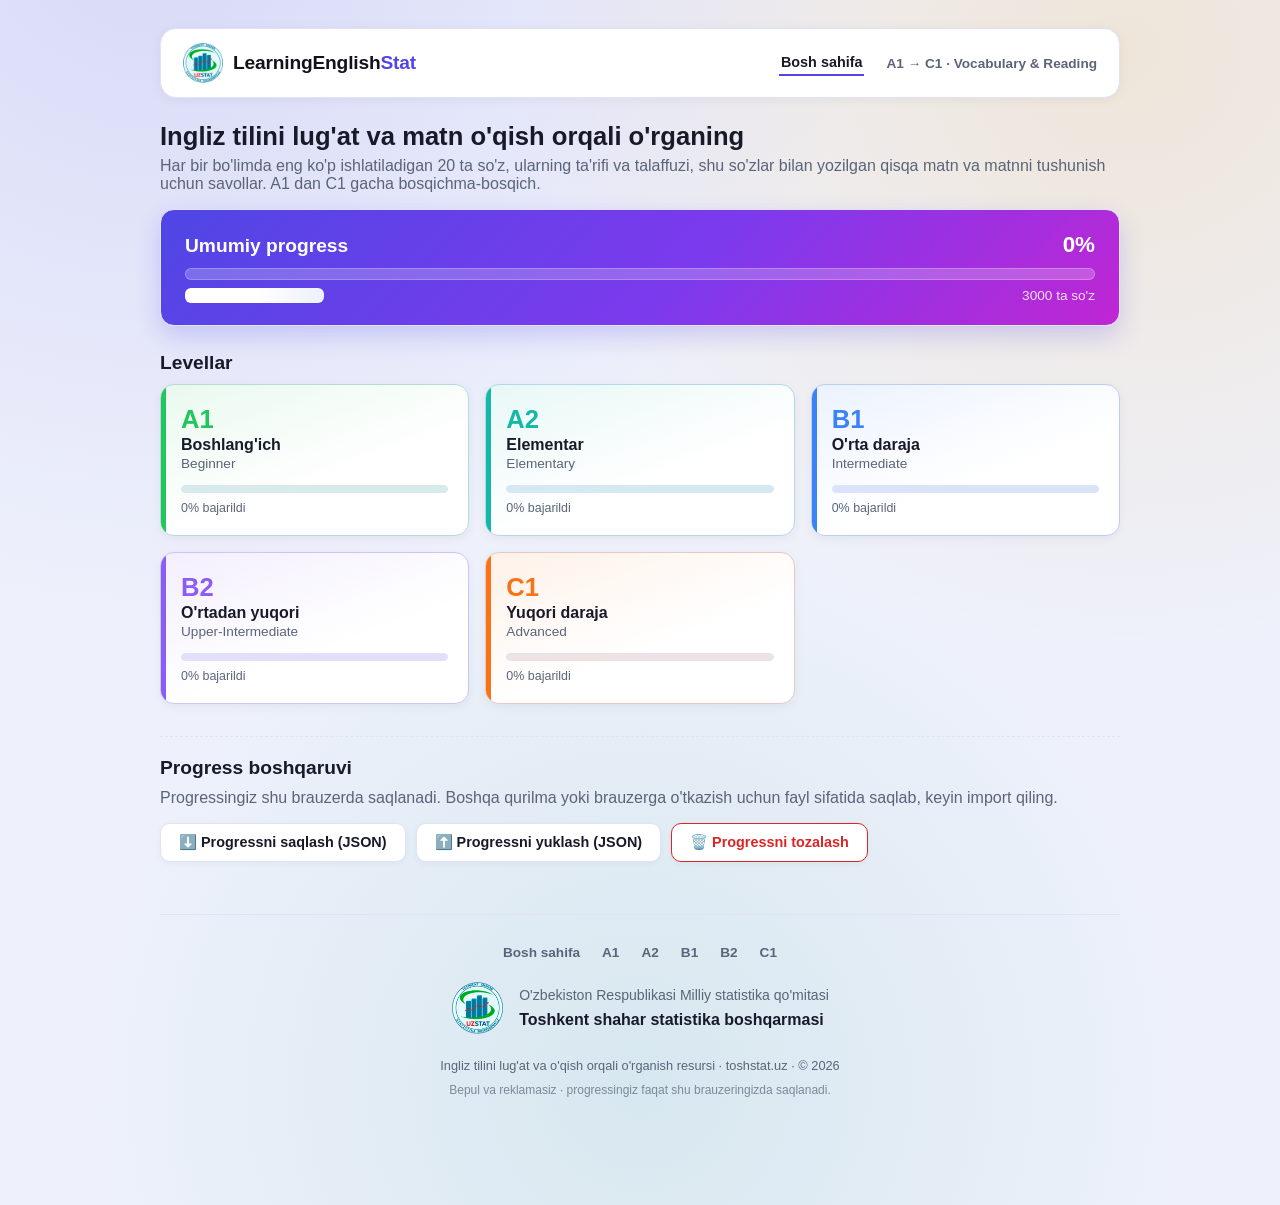
==== commit 9c13c591: "Add UZSTAT branding to header and footer Replace the placeholder brand icon with the Toshkent shahar" ====
--- a/index.html
+++ b/index.html
@@ -9,16 +9,19 @@
 <meta property="og:title" content="LearningEnglishStat — Ingliz tilini o'rganing" />
 <meta property="og:description" content="A1 dan C1 gacha lug'at va o'qish orqali ingliz tilini o'rganish sayti." />
 <meta property="og:type" content="website" />
-<meta property="og:image" content="assets/uz-flag.svg" />
-<link rel="icon" href="assets/brand-icon.svg" type="image/svg+xml" />
+<meta property="og:image" content="assets/logo.png" />
+<link rel="icon" href="assets/favicon.ico" sizes="any" />
+<link rel="icon" type="image/png" sizes="32x32" href="assets/favicon-32.png" />
+<link rel="icon" type="image/png" sizes="64x64" href="assets/favicon-64.png" />
+<link rel="apple-touch-icon" href="assets/apple-touch-icon.png" />
 <link rel="manifest" href="manifest.json" />
-<link rel="stylesheet" href="css/style.css?v=7" />
+<link rel="stylesheet" href="css/style.css?v=9" />
 </head>
 <body data-page="dashboard">
   <div class="wrap">
     <header class="top">
       <a class="brand" href="/">
-        <img class="brand-icon" src="assets/brand-icon.svg" alt="" width="36" height="36" />
+        <img class="brand-icon" src="assets/logo-mark.png" alt="" width="40" height="40" />
         <span><span class="brand-black">LearningEnglish</span><span class="brand-blue">Stat</span></span>
       </a>
       <nav class="top-nav" aria-label="Asosiy navigatsiya">
@@ -64,13 +67,6 @@
     </main>
 
     <footer class="site-footer">
-      <div class="footer-top">
-        <a class="footer-brand" href="/">
-          <img src="assets/brand-icon.svg" alt="" width="26" height="26" />
-          <span><span class="brand-black">LearningEnglish</span><span class="brand-blue">Stat</span></span>
-        </a>
-        <p class="footer-tagline">A1 dan C1 gacha lug'at va o'qish orqali ingliz tilini o'rganish — bepul va reklamasiz.</p>
-      </div>
       <nav class="footer-links" aria-label="Pastki navigatsiya">
         <a href="/">Bosh sahifa</a>
         <a href="/level?level=a1">A1</a>
@@ -79,10 +75,32 @@
         <a href="/level?level=b2">B2</a>
         <a href="/level?level=c1">C1</a>
       </nav>
-      <p class="footer-copy">© <span id="footerYear"></span> LearningEnglishStat. Progressingiz faqat shu brauzeringizda saqlanadi.</p>
+
+      <div class="footer-org">
+        <img
+          class="footer-org-logo"
+          src="assets/logo-mark.png"
+          alt="Toshkent shahar statistika boshqarmasi logotipi"
+          width="52"
+          height="52"
+        />
+        <div class="footer-org-text">
+          <p class="footer-org-line">O'zbekiston Respublikasi Milliy statistika qo'mitasi</p>
+          <p class="footer-org-name">Toshkent shahar statistika boshqarmasi</p>
+        </div>
+      </div>
+
+      <div class="footer-meta">
+        <p class="footer-copy">
+          Ingliz tilini lug'at va o'qish orqali o'rganish resursi &middot;
+          <a href="https://www.toshstat.uz" target="_blank" rel="noopener noreferrer">toshstat.uz</a>
+          &middot; &copy; <span id="footerYear"></span>
+        </p>
+        <p class="footer-note">Bepul va reklamasiz &middot; progressingiz faqat shu brauzeringizda saqlanadi.</p>
+      </div>
     </footer>
   </div>
 
-  <script src="js/app.js?v=2"></script>
+  <script src="js/app.js?v=3"></script>
 </body>
 </html>
--- a/css/style.css
+++ b/css/style.css
@@ -34,7 +34,7 @@
   box-shadow:0 2px 12px rgba(17,24,39,.05);
 }
 header.top .brand{display:flex;align-items:center;gap:10px;font-weight:800;font-size:1.2rem;letter-spacing:-.01em;}
-header.top .brand-icon{display:block;border-radius:9px;}
+header.top .brand-icon{display:block;object-fit:contain;width:40px;height:40px;}
 header.top .brand-black{color:#12131a;}
 header.top .brand-blue{color:var(--accent);}
 .top-nav{display:flex;align-items:center;gap:22px;font-size:.9rem;font-weight:600;}
@@ -312,24 +312,37 @@
 .not-found .btn{margin-top:18px;display:inline-block;}
 
 /* ===== Site footer ===== */
+/* Markazlashtirilgan ustun: navigatsiya → tashkilot bloki → mayda meta qator. */
 .site-footer{
-  margin-top:48px;
-  padding:26px 22px 20px;
+  margin-top:52px;
+  padding:30px 22px 26px;
   border-top:1px solid var(--border);
-  display:flex;flex-wrap:wrap;justify-content:space-between;align-items:flex-start;gap:20px 40px;
-}
-.footer-top{flex:1 1 260px;}
-.footer-brand{display:flex;align-items:center;gap:8px;font-weight:800;font-size:1rem;}
-.footer-brand img{border-radius:7px;}
-.footer-tagline{color:var(--text-dim);font-size:.85rem;margin:8px 0 0;max-width:420px;line-height:1.5;}
-.footer-links{flex:1 1 auto;display:flex;flex-wrap:wrap;align-content:flex-start;gap:8px 20px;font-size:.85rem;font-weight:600;padding-top:4px;}
+  display:flex;flex-direction:column;align-items:center;gap:22px;
+  text-align:center;
+}
+.footer-links{
+  display:flex;flex-wrap:wrap;justify-content:center;gap:8px 22px;
+  font-size:.85rem;font-weight:600;
+}
 .footer-links a{color:var(--text-dim);transition:color .15s;}
 .footer-links a:hover{color:var(--accent);}
-.footer-copy{
-  flex-basis:100%;margin:6px 0 0;padding-top:16px;
-  border-top:1px dashed var(--border);
-  color:var(--text-dim);font-size:.78rem;
-}
+
+/* Saytga egalik qiluvchi tashkilot — logotip va nomi bilan */
+.footer-org{
+  display:flex;align-items:center;justify-content:center;gap:16px;
+  text-align:left;
+}
+.footer-org-logo{display:block;flex-shrink:0;object-fit:contain;}
+.footer-org-text{display:flex;flex-direction:column;gap:3px;}
+.footer-org-line{margin:0;color:var(--text-dim);font-size:.88rem;line-height:1.45;}
+.footer-org-name{margin:0;color:var(--text);font-size:1rem;font-weight:700;line-height:1.45;}
+
+.footer-meta{display:flex;flex-direction:column;gap:6px;}
+.footer-copy{margin:0;color:var(--text-dim);font-size:.8rem;line-height:1.5;}
+.footer-copy a{color:var(--text-dim);transition:color .15s;}
+.footer-copy a:hover{color:var(--accent);text-decoration:underline;}
+.footer-note{margin:0;color:var(--text-dim);opacity:.72;font-size:.75rem;line-height:1.5;}
 @media (max-width:600px){
-  .site-footer{padding:22px 4px 16px;}
-}
+  .site-footer{padding:26px 4px 20px;gap:18px;}
+  .footer-org{flex-direction:column;gap:10px;text-align:center;}
+}
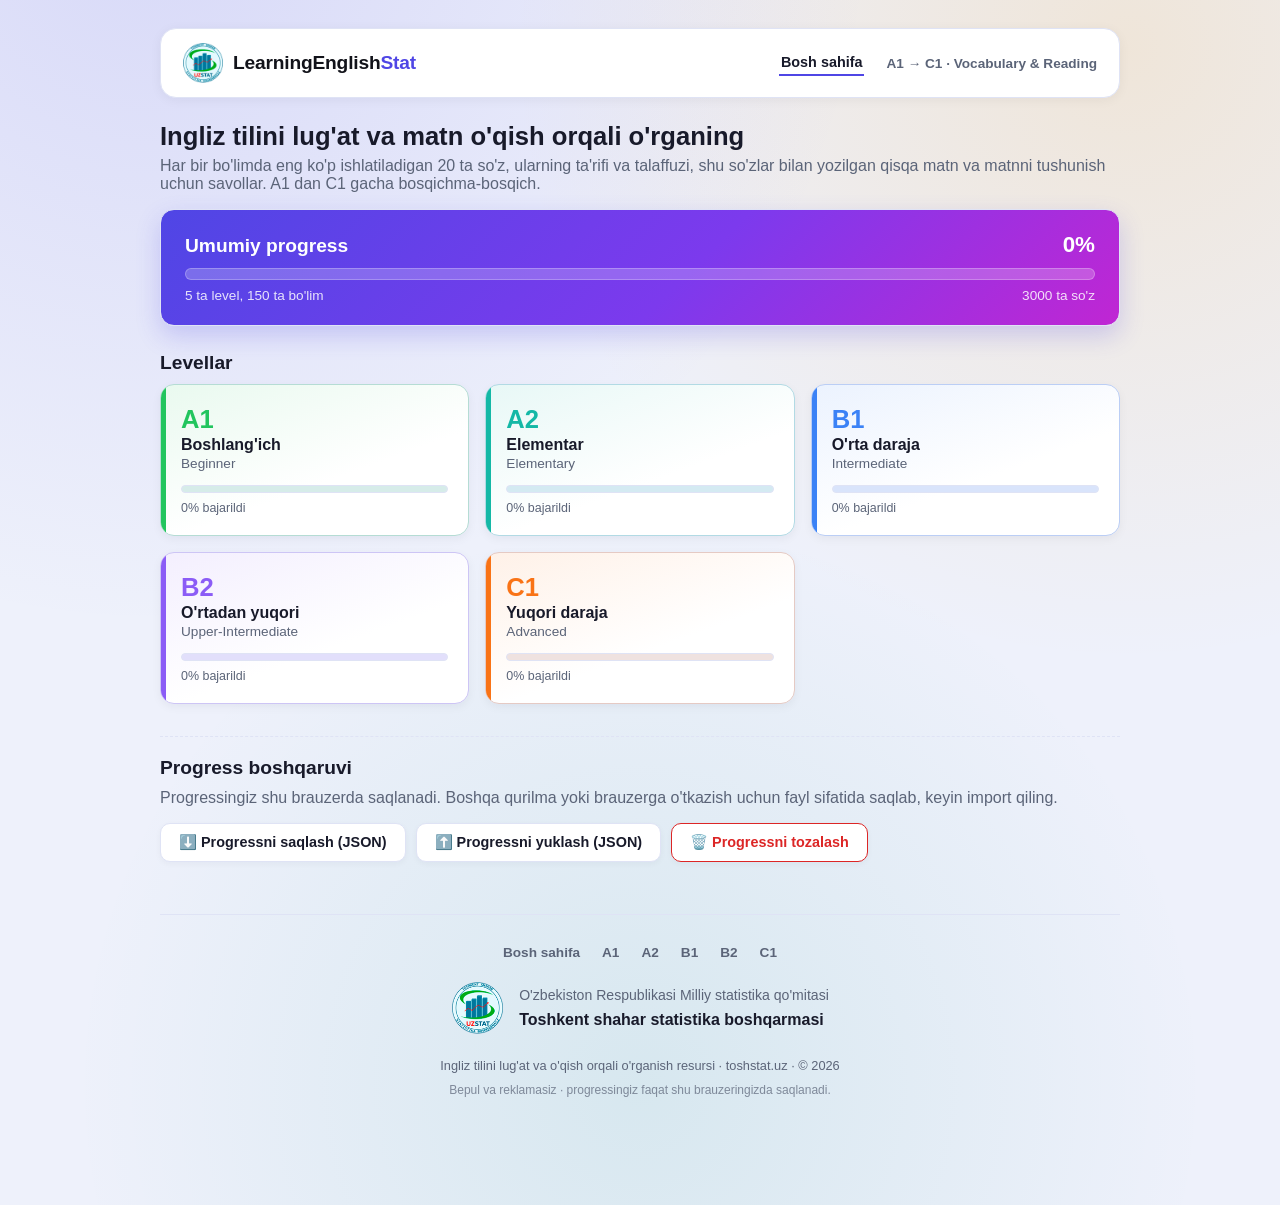
==== commit 8c129498: "Fix invisible level/section summary on dashboard The #levelsSectionsSummary element starts with the " ====
--- a/index.html
+++ b/index.html
@@ -15,7 +15,7 @@
 <link rel="icon" type="image/png" sizes="64x64" href="assets/favicon-64.png" />
 <link rel="apple-touch-icon" href="assets/apple-touch-icon.png" />
 <link rel="manifest" href="manifest.json" />
-<link rel="stylesheet" href="css/style.css?v=9" />
+<link rel="stylesheet" href="css/style.css?v=10" />
 </head>
 <body data-page="dashboard">
   <div class="wrap">
@@ -101,6 +101,6 @@
     </footer>
   </div>
 
-  <script src="js/app.js?v=3"></script>
+  <script src="js/app.js?v=4"></script>
 </body>
 </html>
--- a/css/style.css
+++ b/css/style.css
@@ -270,6 +270,11 @@
   border:1px solid var(--border);
 }
 .skeleton-card.small{height:90px;}
+/* Rangli (binafsha) kartochka ustidagi skeleton oq blob bo'lib ko'rinmasligi uchun. */
+.overall-card .skeleton{
+  background:linear-gradient(90deg,rgba(255,255,255,.18) 25%,rgba(255,255,255,.34) 50%,rgba(255,255,255,.18) 75%);
+  background-size:200% 100%;
+}
 @keyframes skeleton-pulse{
   0%{background-position:200% 0;}
   100%{background-position:-200% 0;}
